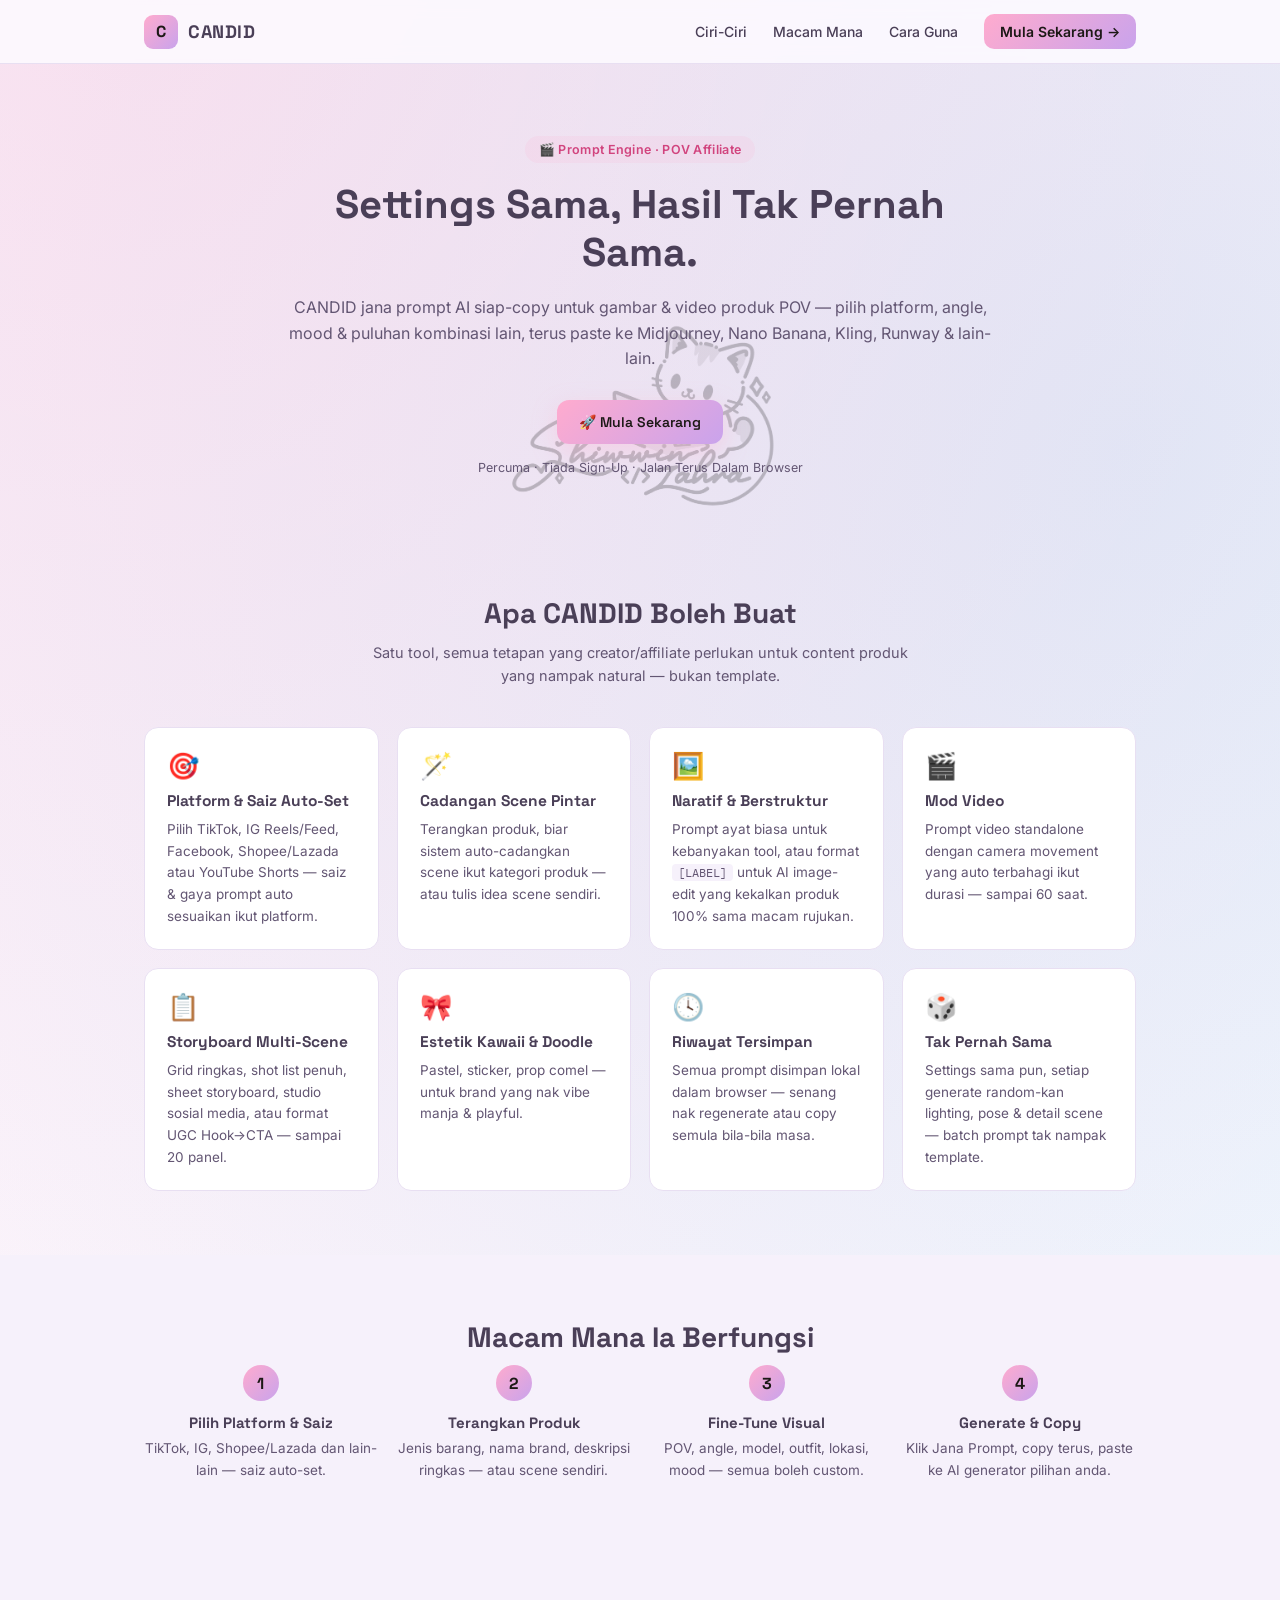
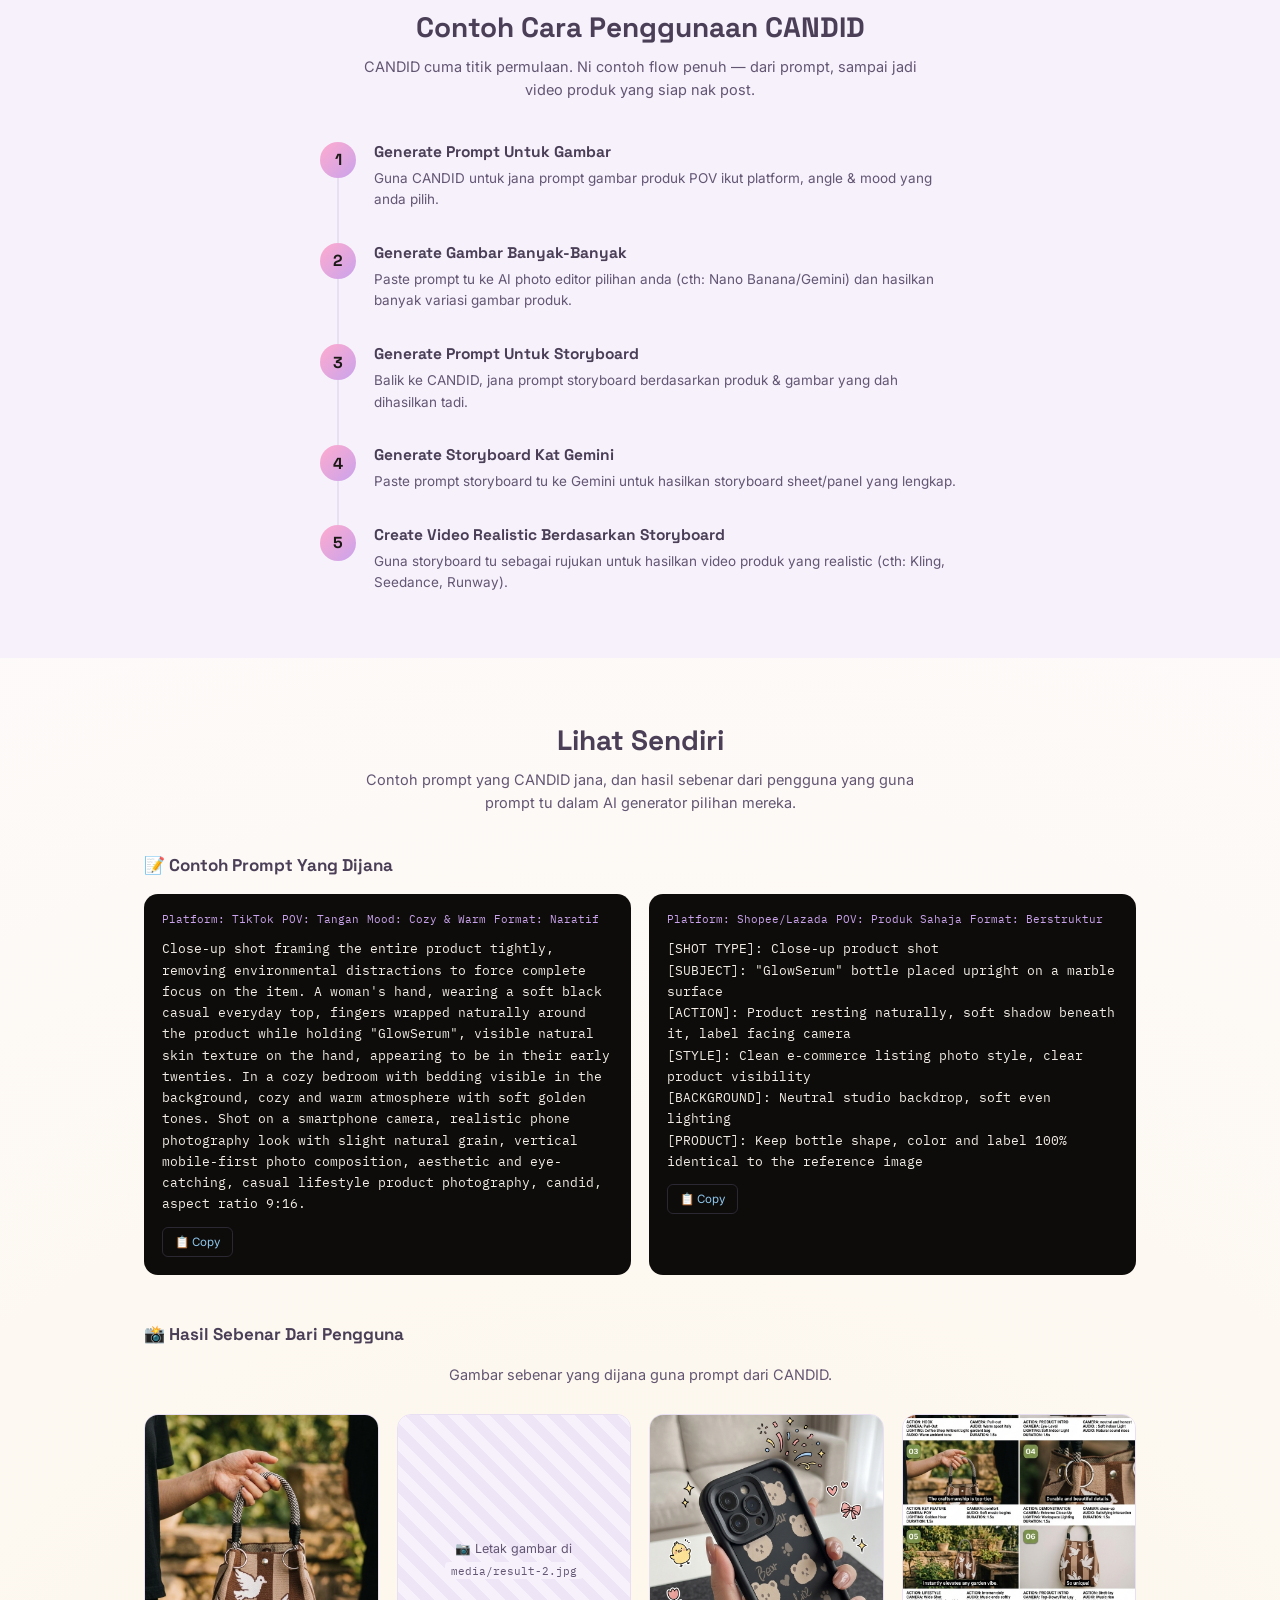
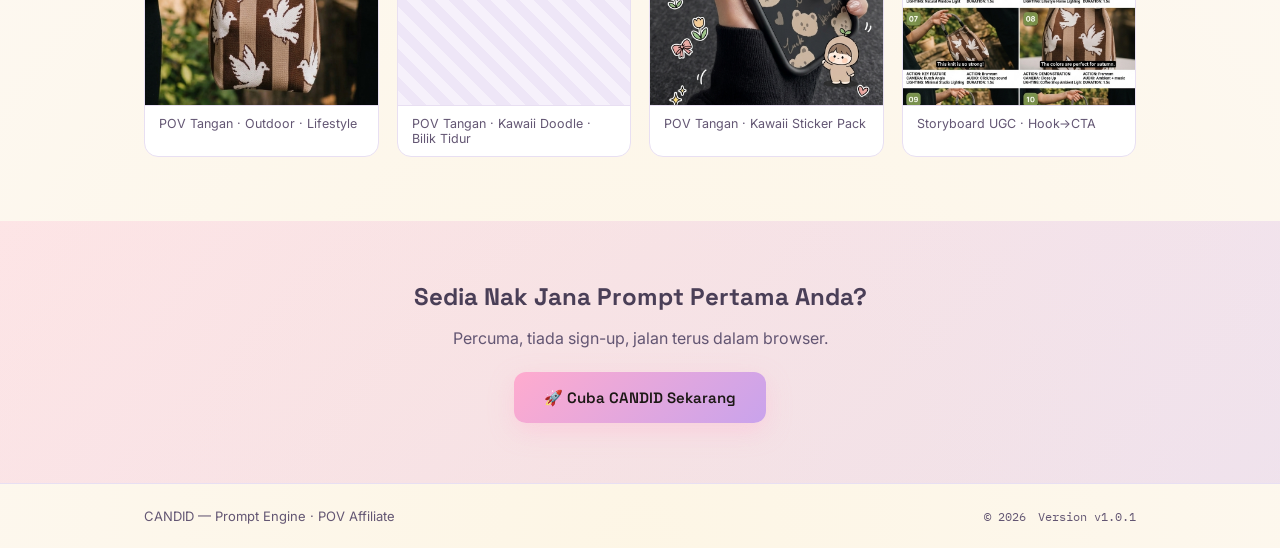
==== index.html @ abad8bef "Fix candid logic" ====
<!doctype html>
<html lang="ms">
  <head>
    <meta charset="UTF-8" />
    <meta name="viewport" content="width=device-width, initial-scale=1.0" />
    <title>CANDID — Prompt Engine untuk Gambar & Video Produk POV</title>
    <meta
      name="description"
      content="CANDID jana prompt AI siap-copy untuk gambar & video produk POV — pilih platform, angle, mood & puluhan kombinasi lain, terus paste ke Midjourney, Nano Banana, Kling, Runway & lain-lain."
    />
    <link rel="stylesheet" href="css/landing.css" />
  </head>
  <body>
    <img
      class="watermark"
      src="watermark/watermark-Black.png"
      alt=""
      aria-hidden="true"
    />
    <header class="nav">
      <div class="nav-inner">
        <a href="#top" class="nav-brand">
          <span class="nav-logo">C</span>
          <span class="nav-brand-text">CANDID</span>
        </a>

        <input type="checkbox" id="navToggle" class="nav-toggle-input" />
        <label for="navToggle" class="nav-toggle" aria-label="Buka menu">☰</label>

        <nav class="nav-links">
          <a href="#features">Ciri-Ciri</a>
          <a href="#how-it-works">Macam Mana</a>
          <a href="#usage-flow">Cara Guna</a>
          <a href="candid-prompt-studio.html" class="nav-cta">Mula Sekarang →</a>
        </nav>
      </div>
    </header>

    <main id="top">
      <!-- HERO -->
      <section class="hero">
        <div class="hero-inner">
          <span class="eyebrow">🎬 Prompt Engine · POV Affiliate</span>
          <h1>Settings Sama, Hasil Tak Pernah Sama.</h1>
          <p class="hero-sub">
            CANDID jana prompt AI siap-copy untuk gambar &amp; video produk POV —
            pilih platform, angle, mood &amp; puluhan kombinasi lain, terus paste
            ke Midjourney, Nano Banana, Kling, Runway &amp; lain-lain.
          </p>
          <div class="hero-actions">
            <a href="candid-prompt-studio.html" class="btn btn-primary"
              >🚀 Mula Sekarang</a
            >
          </div>
          <div class="hero-note">
            Percuma · Tiada Sign-Up · Jalan Terus Dalam Browser
          </div>
        </div>
      </section>

      <!-- FEATURES -->
      <section class="section" id="features">
        <div class="section-inner">
          <h2>Apa CANDID Boleh Buat</h2>
          <p class="section-sub">
            Satu tool, semua tetapan yang creator/affiliate perlukan untuk
            content produk yang nampak natural — bukan template.
          </p>

          <div class="feature-grid">
            <div class="feature-card">
              <div class="feature-icon">🎯</div>
              <h3>Platform &amp; Saiz Auto-Set</h3>
              <p>
                Pilih TikTok, IG Reels/Feed, Facebook, Shopee/Lazada atau
                YouTube Shorts — saiz &amp; gaya prompt auto sesuaikan ikut
                platform.
              </p>
            </div>
            <div class="feature-card">
              <div class="feature-icon">🪄</div>
              <h3>Cadangan Scene Pintar</h3>
              <p>
                Terangkan produk, biar sistem auto-cadangkan scene ikut
                kategori produk — atau tulis idea scene sendiri.
              </p>
            </div>
            <div class="feature-card">
              <div class="feature-icon">🖼️</div>
              <h3>Naratif &amp; Berstruktur</h3>
              <p>
                Prompt ayat biasa untuk kebanyakan tool, atau format
                <code>[LABEL]</code> untuk AI image-edit yang kekalkan produk
                100% sama macam rujukan.
              </p>
            </div>
            <div class="feature-card">
              <div class="feature-icon">🎬</div>
              <h3>Mod Video</h3>
              <p>
                Prompt video standalone dengan camera movement yang auto
                terbahagi ikut durasi — sampai 60 saat.
              </p>
            </div>
            <div class="feature-card">
              <div class="feature-icon">📋</div>
              <h3>Storyboard Multi-Scene</h3>
              <p>
                Grid ringkas, shot list penuh, sheet storyboard, studio
                sosial media, atau format UGC Hook→CTA — sampai 20 panel.
              </p>
            </div>
            <div class="feature-card">
              <div class="feature-icon">🎀</div>
              <h3>Estetik Kawaii &amp; Doodle</h3>
              <p>
                Pastel, sticker, prop comel — untuk brand yang nak vibe
                manja &amp; playful.
              </p>
            </div>
            <div class="feature-card">
              <div class="feature-icon">🕓</div>
              <h3>Riwayat Tersimpan</h3>
              <p>
                Semua prompt disimpan lokal dalam browser — senang nak
                regenerate atau copy semula bila-bila masa.
              </p>
            </div>
            <div class="feature-card">
              <div class="feature-icon">🎲</div>
              <h3>Tak Pernah Sama</h3>
              <p>
                Settings sama pun, setiap generate random-kan lighting, pose
                &amp; detail scene — batch prompt tak nampak template.
              </p>
            </div>
          </div>
        </div>
      </section>

      <!-- HOW IT WORKS -->
      <section class="section section-alt" id="how-it-works">
        <div class="section-inner">
          <h2>Macam Mana Ia Berfungsi</h2>
          <div class="steps">
            <div class="step">
              <div class="step-num">1</div>
              <h3>Pilih Platform &amp; Saiz</h3>
              <p>TikTok, IG, Shopee/Lazada dan lain-lain — saiz auto-set.</p>
            </div>
            <div class="step">
              <div class="step-num">2</div>
              <h3>Terangkan Produk</h3>
              <p>Jenis barang, nama brand, deskripsi ringkas — atau scene sendiri.</p>
            </div>
            <div class="step">
              <div class="step-num">3</div>
              <h3>Fine-Tune Visual</h3>
              <p>POV, angle, model, outfit, lokasi, mood — semua boleh custom.</p>
            </div>
            <div class="step">
              <div class="step-num">4</div>
              <h3>Generate &amp; Copy</h3>
              <p>Klik Jana Prompt, copy terus, paste ke AI generator pilihan anda.</p>
            </div>
          </div>
        </div>
      </section>

      <!-- USAGE FLOW -->
      <section class="section section-alt" id="usage-flow">
        <div class="section-inner">
          <h2>Contoh Cara Penggunaan CANDID</h2>
          <p class="section-sub">
            CANDID cuma titik permulaan. Ni contoh flow penuh — dari prompt,
            sampai jadi video produk yang siap nak post.
          </p>

          <ol class="flow-list">
            <li class="flow-item">
              <span class="flow-num">1</span>
              <div class="flow-body">
                <h3>Generate Prompt Untuk Gambar</h3>
                <p>
                  Guna CANDID untuk jana prompt gambar produk POV ikut
                  platform, angle &amp; mood yang anda pilih.
                </p>
              </div>
            </li>
            <li class="flow-item">
              <span class="flow-num">2</span>
              <div class="flow-body">
                <h3>Generate Gambar Banyak-Banyak</h3>
                <p>
                  Paste prompt tu ke AI photo editor pilihan anda (cth: Nano
                  Banana/Gemini) dan hasilkan banyak variasi gambar produk.
                </p>
              </div>
            </li>
            <li class="flow-item">
              <span class="flow-num">3</span>
              <div class="flow-body">
                <h3>Generate Prompt Untuk Storyboard</h3>
                <p>
                  Balik ke CANDID, jana prompt storyboard berdasarkan produk
                  &amp; gambar yang dah dihasilkan tadi.
                </p>
              </div>
            </li>
            <li class="flow-item">
              <span class="flow-num">4</span>
              <div class="flow-body">
                <h3>Generate Storyboard Kat Gemini</h3>
                <p>
                  Paste prompt storyboard tu ke Gemini untuk hasilkan
                  storyboard sheet/panel yang lengkap.
                </p>
              </div>
            </li>
            <li class="flow-item">
              <span class="flow-num">5</span>
              <div class="flow-body">
                <h3>Create Video Realistic Berdasarkan Storyboard</h3>
                <p>
                  Guna storyboard tu sebagai rujukan untuk hasilkan video
                  produk yang realistic (cth: Kling, Seedance, Runway).
                </p>
              </div>
            </li>
          </ol>
        </div>
      </section>

      <!-- DEMO -->
      <section class="section" id="demo">
        <div class="section-inner">
          <h2>Lihat Sendiri</h2>
          <p class="section-sub">
            Contoh prompt yang CANDID jana, dan hasil sebenar dari pengguna
            yang guna prompt tu dalam AI generator pilihan mereka.
          </p>

          <h3 class="demo-subhead">📝 Contoh Prompt Yang Dijana</h3>
          <div class="prompt-examples">
            <article class="prompt-card">
              <div class="prompt-card-meta">
                <span>Platform: TikTok</span>
                <span>POV: Tangan</span>
                <span>Mood: Cozy &amp; Warm</span>
                <span>Format: Naratif</span>
              </div>
              <p class="prompt-card-body">
                Close-up shot framing the entire product tightly, removing
                environmental distractions to force complete focus on the
                item. A woman's hand, wearing a soft black casual everyday
                top, fingers wrapped naturally around the product while
                holding "GlowSerum", visible natural skin texture on the
                hand, appearing to be in their early twenties. In a cozy
                bedroom with bedding visible in the background, cozy and
                warm atmosphere with soft golden tones. Shot on a smartphone
                camera, realistic phone photography look with slight
                natural grain, vertical mobile-first photo composition,
                aesthetic and eye-catching, casual lifestyle product
                photography, candid, aspect ratio 9:16.
              </p>
              <button class="mini-copy-btn" type="button" data-copy-target="prompt-1">
                📋 Copy
              </button>
            </article>

            <article class="prompt-card">
              <div class="prompt-card-meta">
                <span>Platform: Shopee/Lazada</span>
                <span>POV: Produk Sahaja</span>
                <span>Format: Berstruktur</span>
              </div>
              <p class="prompt-card-body">
                [SHOT TYPE]: Close-up product shot<br />
                [SUBJECT]: "GlowSerum" bottle placed upright on a marble
                surface<br />
                [ACTION]: Product resting naturally, soft shadow beneath
                it, label facing camera<br />
                [STYLE]: Clean e-commerce listing photo style, clear
                product visibility<br />
                [BACKGROUND]: Neutral studio backdrop, soft even lighting<br />
                [PRODUCT]: Keep bottle shape, color and label 100%
                identical to the reference image
              </p>
              <button class="mini-copy-btn" type="button" data-copy-target="prompt-2">
                📋 Copy
              </button>
            </article>
          </div>

          <h3 class="demo-subhead">📸 Hasil Sebenar Dari Pengguna</h3>
          <p class="section-sub small">
            Gambar sebenar yang dijana guna prompt dari CANDID.
          </p>
          <div class="result-gallery">
            <figure class="result-card">
              <img
                src="media/result-1.png"
                alt="Contoh hasil gambar produk 1"
                loading="lazy"
                onerror="this.closest('.result-card').classList.add('is-empty')"
              />
              <div class="result-card-empty-label">
                📷 Letak gambar di<br /><code>media/result-1.png</code>
              </div>
              <figcaption>POV Tangan · Outdoor · Lifestyle</figcaption>
            </figure>
            <figure class="result-card">
              <img
                src="media/result-2.jpg"
                alt="Contoh hasil gambar produk 2"
                loading="lazy"
                onerror="this.closest('.result-card').classList.add('is-empty')"
              />
              <div class="result-card-empty-label">
                📷 Letak gambar di<br /><code>media/result-2.jpg</code>
              </div>
              <figcaption>POV Tangan · Kawaii Doodle · Bilik Tidur</figcaption>
            </figure>
            <figure class="result-card">
              <img
                src="media/result-3.png"
                alt="Contoh hasil gambar produk 3"
                loading="lazy"
                onerror="this.closest('.result-card').classList.add('is-empty')"
              />
              <div class="result-card-empty-label">
                📷 Letak gambar di<br /><code>media/result-3.png</code>
              </div>
              <figcaption>POV Tangan · Kawaii Sticker Pack</figcaption>
            </figure>
            <figure class="result-card">
              <img
                src="media/result-4.png"
                alt="Contoh hasil gambar produk 4"
                loading="lazy"
                onerror="this.closest('.result-card').classList.add('is-empty')"
              />
              <div class="result-card-empty-label">
                📷 Letak gambar di<br /><code>media/result-4.png</code>
              </div>
              <figcaption>Storyboard UGC · Hook→CTA</figcaption>
            </figure>
          </div>
        </div>
      </section>

      <!-- CTA -->
      <section class="cta-banner">
        <div class="section-inner cta-inner">
          <h2>Sedia Nak Jana Prompt Pertama Anda?</h2>
          <p>Percuma, tiada sign-up, jalan terus dalam browser.</p>
          <a href="candid-prompt-studio.html" class="btn btn-primary btn-lg"
            >🚀 Cuba CANDID Sekarang</a
          >
        </div>
      </section>
    </main>

    <footer class="footer">
      <div class="section-inner footer-inner">
        <span>CANDID — Prompt Engine · POV Affiliate</span>
        <span class="version-tag">© 2026&emsp;Version v1.0.1</span>
      </div>
    </footer>

    <script>
      document.querySelectorAll(".mini-copy-btn").forEach((btn) => {
        btn.addEventListener("click", () => {
          const text = btn.previousElementSibling.innerText;
          navigator.clipboard.writeText(text).then(() => {
            const original = btn.textContent;
            btn.textContent = "✅ Disalin!";
            setTimeout(() => (btn.textContent = original), 1500);
          });
        });
      });

      document.querySelectorAll('.nav-links a[href^="#"]').forEach((a) => {
        a.addEventListener("click", () => {
          document.getElementById("navToggle").checked = false;
        });
      });
    </script>
  </body>
</html>
---- css/landing.css ----
@import url("https://fonts.googleapis.com/css2?family=Space+Grotesk:wght@500;600;700&family=Inter:wght@400;500;600&family=IBM+Plex+Mono:wght@400;500&display=swap");

:root {
  --bg: #fdfbff;
  --panel: #ffffff;
  --panel-2: #f6f1fb;
  --border: #e8dff2;
  --amber: #ffabce;
  --amber-dim: #c9a3ec;
  --teal: #8ec6ec;
  --yellow: #ffe38a;
  --text: #4a3f57;
  --muted: #635673;
  --danger: #ff8f8f;
  --amber-text: #d1447e;
  --purple-text: #7a52b8;
  --teal-text: #2f7ab0;
  --border-dark: #2b2733;
}

* {
  box-sizing: border-box;
}

html {
  scroll-behavior: smooth;
}

body {
  margin: 0;
  background:
    radial-gradient(circle at 12% 0%, rgba(255, 171, 206, 0.3), transparent 45%),
    radial-gradient(circle at 88% 12%, rgba(142, 198, 236, 0.28), transparent 45%),
    radial-gradient(circle at 50% 100%, rgba(255, 227, 138, 0.22), transparent 55%),
    var(--bg);
  color: var(--text);
  font-family: "Inter", sans-serif;
}

h1,
h2,
h3 {
  font-family: "Space Grotesk", sans-serif;
  margin: 0;
}

.watermark {
  position: fixed;
  top: 50%;
  left: 50%;
  transform: translate(-50%, -50%);
  width: 360px;
  max-width: 55vw;
  opacity: 0.22;
  z-index: 0;
  pointer-events: none;
  user-select: none;
}

main,
.footer {
  position: relative;
  z-index: 1;
}

.section-inner {
  max-width: 1040px;
  margin: 0 auto;
  padding: 0 24px;
}

code {
  font-family: "IBM Plex Mono", monospace;
  background: var(--panel-2);
  padding: 1px 6px;
  border-radius: 4px;
  font-size: 0.9em;
}

/* ---------- BUTTONS ---------- */
.btn {
  display: inline-flex;
  align-items: center;
  gap: 6px;
  font-family: "Space Grotesk", sans-serif;
  font-weight: 600;
  font-size: 14px;
  padding: 13px 22px;
  border-radius: 12px;
  text-decoration: none;
  cursor: pointer;
  border: none;
  transition: transform 0.15s ease;
}
.btn:active {
  transform: scale(0.97);
}
.btn-primary {
  background: linear-gradient(135deg, var(--amber), var(--amber-dim));
  color: #1c1815;
  box-shadow: 0 8px 24px rgba(255, 171, 206, 0.35);
}
.btn-ghost {
  background: var(--panel);
  color: var(--text);
  border: 1px solid var(--border);
}
.btn-lg {
  padding: 16px 30px;
  font-size: 15px;
}

/* ---------- NAV ---------- */
.nav {
  position: sticky;
  top: 0;
  z-index: 50;
  background: rgba(253, 251, 255, 0.85);
  backdrop-filter: blur(8px);
  border-bottom: 1px solid var(--border);
}
.nav-inner {
  max-width: 1040px;
  margin: 0 auto;
  padding: 14px 24px;
  display: flex;
  align-items: center;
  justify-content: space-between;
  position: relative;
}
.nav-brand {
  display: flex;
  align-items: center;
  gap: 10px;
  text-decoration: none;
  color: var(--text);
}
.nav-logo {
  width: 34px;
  height: 34px;
  border-radius: 9px;
  background: linear-gradient(135deg, var(--amber), var(--amber-dim));
  display: flex;
  align-items: center;
  justify-content: center;
  font-family: "Space Grotesk", sans-serif;
  font-weight: 700;
  color: #1c1815;
  flex-shrink: 0;
}
.nav-brand-text {
  font-family: "Space Grotesk", sans-serif;
  font-weight: 700;
  font-size: 18px;
  letter-spacing: 0.5px;
}
.nav-links {
  display: flex;
  align-items: center;
  gap: 26px;
  font-size: 14px;
  font-weight: 500;
}
.nav-links a {
  color: var(--text);
  text-decoration: none;
}
.nav-links a:hover {
  color: var(--amber-text);
}
.nav-cta {
  background: linear-gradient(135deg, var(--amber), var(--amber-dim));
  color: #1c1815 !important;
  padding: 9px 16px;
  border-radius: 10px;
  font-weight: 600;
}
.nav-toggle,
.nav-toggle-input {
  display: none;
}

/* ---------- HERO ---------- */
.hero {
  padding: 72px 24px 56px;
  text-align: center;
}
.hero-inner {
  max-width: 720px;
  margin: 0 auto;
}
.eyebrow {
  display: inline-block;
  font-size: 12.5px;
  font-weight: 600;
  color: var(--amber-text);
  background: rgba(255, 171, 206, 0.15);
  padding: 6px 14px;
  border-radius: 999px;
  margin-bottom: 18px;
  letter-spacing: 0.3px;
}
.hero h1 {
  font-size: 40px;
  line-height: 1.2;
  margin-bottom: 18px;
}
.hero-sub {
  font-size: 16px;
  color: var(--muted);
  line-height: 1.6;
  margin-bottom: 28px;
}
.hero-actions {
  display: flex;
  justify-content: center;
  gap: 14px;
  flex-wrap: wrap;
  margin-bottom: 16px;
}
.hero-note {
  font-size: 12.5px;
  color: var(--muted);
}

/* ---------- SECTIONS ---------- */
.section {
  padding: 64px 0;
}
.section-alt {
  background: var(--panel-2);
}
.section h2 {
  font-size: 28px;
  text-align: center;
  margin-bottom: 10px;
}
.section-sub {
  text-align: center;
  color: var(--muted);
  font-size: 14.5px;
  max-width: 560px;
  margin: 0 auto 40px;
  line-height: 1.6;
}
.section-sub.small {
  margin-bottom: 28px;
}

/* ---------- FEATURES ---------- */
.feature-grid {
  display: grid;
  grid-template-columns: repeat(auto-fit, minmax(230px, 1fr));
  gap: 18px;
}
.feature-card {
  background: var(--panel);
  border: 1px solid var(--border);
  border-radius: 14px;
  padding: 22px;
}
.feature-icon {
  font-size: 26px;
  margin-bottom: 10px;
}
.feature-card h3 {
  font-size: 15.5px;
  margin-bottom: 8px;
}
.feature-card p {
  font-size: 13.5px;
  color: var(--muted);
  line-height: 1.6;
  margin: 0;
}

/* ---------- STEPS ---------- */
.steps {
  display: grid;
  grid-template-columns: repeat(auto-fit, minmax(200px, 1fr));
  gap: 20px;
}
.step {
  text-align: center;
}
.step-num {
  width: 36px;
  height: 36px;
  margin: 0 auto 12px;
  border-radius: 50%;
  background: linear-gradient(135deg, var(--amber), var(--amber-dim));
  color: #1c1815;
  display: flex;
  align-items: center;
  justify-content: center;
  font-family: "Space Grotesk", sans-serif;
  font-weight: 700;
}
.step h3 {
  font-size: 15px;
  margin-bottom: 6px;
}
.step p {
  font-size: 13.5px;
  color: var(--muted);
  line-height: 1.6;
  margin: 0;
}

/* ---------- USAGE FLOW ---------- */
.flow-list {
  list-style: none;
  margin: 0 auto;
  padding: 0;
  max-width: 640px;
}
.flow-item {
  display: flex;
  gap: 18px;
  position: relative;
  padding-bottom: 32px;
}
.flow-item:last-child {
  padding-bottom: 0;
}
.flow-item:not(:last-child)::before {
  content: "";
  position: absolute;
  left: 17px;
  top: 36px;
  bottom: 0;
  width: 2px;
  background: var(--border);
}
.flow-num {
  flex-shrink: 0;
  width: 36px;
  height: 36px;
  border-radius: 50%;
  background: linear-gradient(135deg, var(--amber), var(--amber-dim));
  color: #1c1815;
  display: flex;
  align-items: center;
  justify-content: center;
  font-family: "Space Grotesk", sans-serif;
  font-weight: 700;
  z-index: 1;
}
.flow-body h3 {
  font-size: 15.5px;
  margin-bottom: 6px;
}
.flow-body p {
  font-size: 13.5px;
  color: var(--muted);
  line-height: 1.6;
  margin: 0;
}

/* ---------- DEMO: PROMPT EXAMPLES ---------- */
.demo-subhead {
  font-size: 17px;
  margin: 8px 0 18px;
}
.prompt-examples {
  display: grid;
  grid-template-columns: repeat(auto-fit, minmax(280px, 1fr));
  gap: 18px;
  margin-bottom: 48px;
}
.prompt-card {
  background: #0e0c0a;
  border-radius: 14px;
  padding: 18px;
  color: #f2ede6;
}
.prompt-card-meta {
  display: flex;
  flex-wrap: wrap;
  gap: 8px;
  font-family: "IBM Plex Mono", monospace;
  font-size: 11px;
  color: var(--amber-dim);
  margin-bottom: 12px;
}
.prompt-card-body {
  font-family: "IBM Plex Mono", monospace;
  font-size: 12.5px;
  line-height: 1.7;
  margin: 0 0 12px;
}
.mini-copy-btn {
  background: none;
  border: 1px solid var(--border-dark);
  color: var(--teal);
  font-size: 11.5px;
  padding: 7px 12px;
  border-radius: 6px;
  cursor: pointer;
  font-family: "Inter", sans-serif;
}
.mini-copy-btn:hover {
  border-color: var(--teal);
}

/* ---------- DEMO: RESULT GALLERY ---------- */
.result-gallery {
  display: grid;
  grid-template-columns: repeat(auto-fit, minmax(200px, 1fr));
  gap: 18px;
  margin: 0;
}
.result-card {
  margin: 0;
  background: var(--panel);
  border: 1px solid var(--border);
  border-radius: 14px;
  overflow: hidden;
}
.result-card img {
  width: 100%;
  aspect-ratio: 4 / 5;
  object-fit: cover;
  display: block;
  background: var(--panel-2);
}
.result-card-empty-label {
  display: none;
}
.result-card.is-empty img {
  display: none;
}
.result-card.is-empty .result-card-empty-label {
  display: flex;
  aspect-ratio: 4 / 5;
  align-items: center;
  justify-content: center;
  flex-direction: column;
  gap: 6px;
  text-align: center;
  font-size: 12.5px;
  color: var(--muted);
  background: repeating-linear-gradient(
    45deg,
    var(--panel-2),
    var(--panel-2) 10px,
    #eee6f7 10px,
    #eee6f7 20px
  );
  padding: 12px;
}
.result-card figcaption {
  padding: 10px 14px;
  font-size: 12.5px;
  color: var(--muted);
  border-top: 1px solid var(--border);
}

/* ---------- CTA BANNER ---------- */
.cta-banner {
  padding: 60px 24px;
  text-align: center;
  background: linear-gradient(135deg, rgba(255, 171, 206, 0.25), rgba(201, 163, 236, 0.25));
}
.cta-inner h2 {
  margin-bottom: 10px;
}
.cta-inner p {
  color: var(--muted);
  margin-bottom: 24px;
}

/* ---------- FOOTER ---------- */
.footer {
  padding: 24px;
  border-top: 1px solid var(--border);
}
.footer-inner {
  display: flex;
  align-items: center;
  justify-content: space-between;
  font-size: 13px;
  color: var(--muted);
}
.footer-inner a {
  color: var(--teal-text);
  text-decoration: none;
}
.version-tag {
  font-family: "IBM Plex Mono", monospace;
  font-size: 12px;
  color: var(--muted);
}

/* ---------- RESPONSIVE ---------- */
@media (max-width: 720px) {
  .nav-toggle {
    display: block;
    cursor: pointer;
    font-size: 20px;
    line-height: 1;
  }
  .nav-links {
    position: absolute;
    top: 100%;
    left: 0;
    right: 0;
    background: var(--panel);
    border-bottom: 1px solid var(--border);
    flex-direction: column;
    align-items: flex-start;
    gap: 0;
    padding: 8px 24px 16px;
    display: none;
  }
  .nav-links a {
    width: 100%;
    padding: 10px 0;
  }
  .nav-toggle-input:checked ~ .nav-links {
    display: flex;
  }
  .hero h1 {
    font-size: 30px;
  }
}
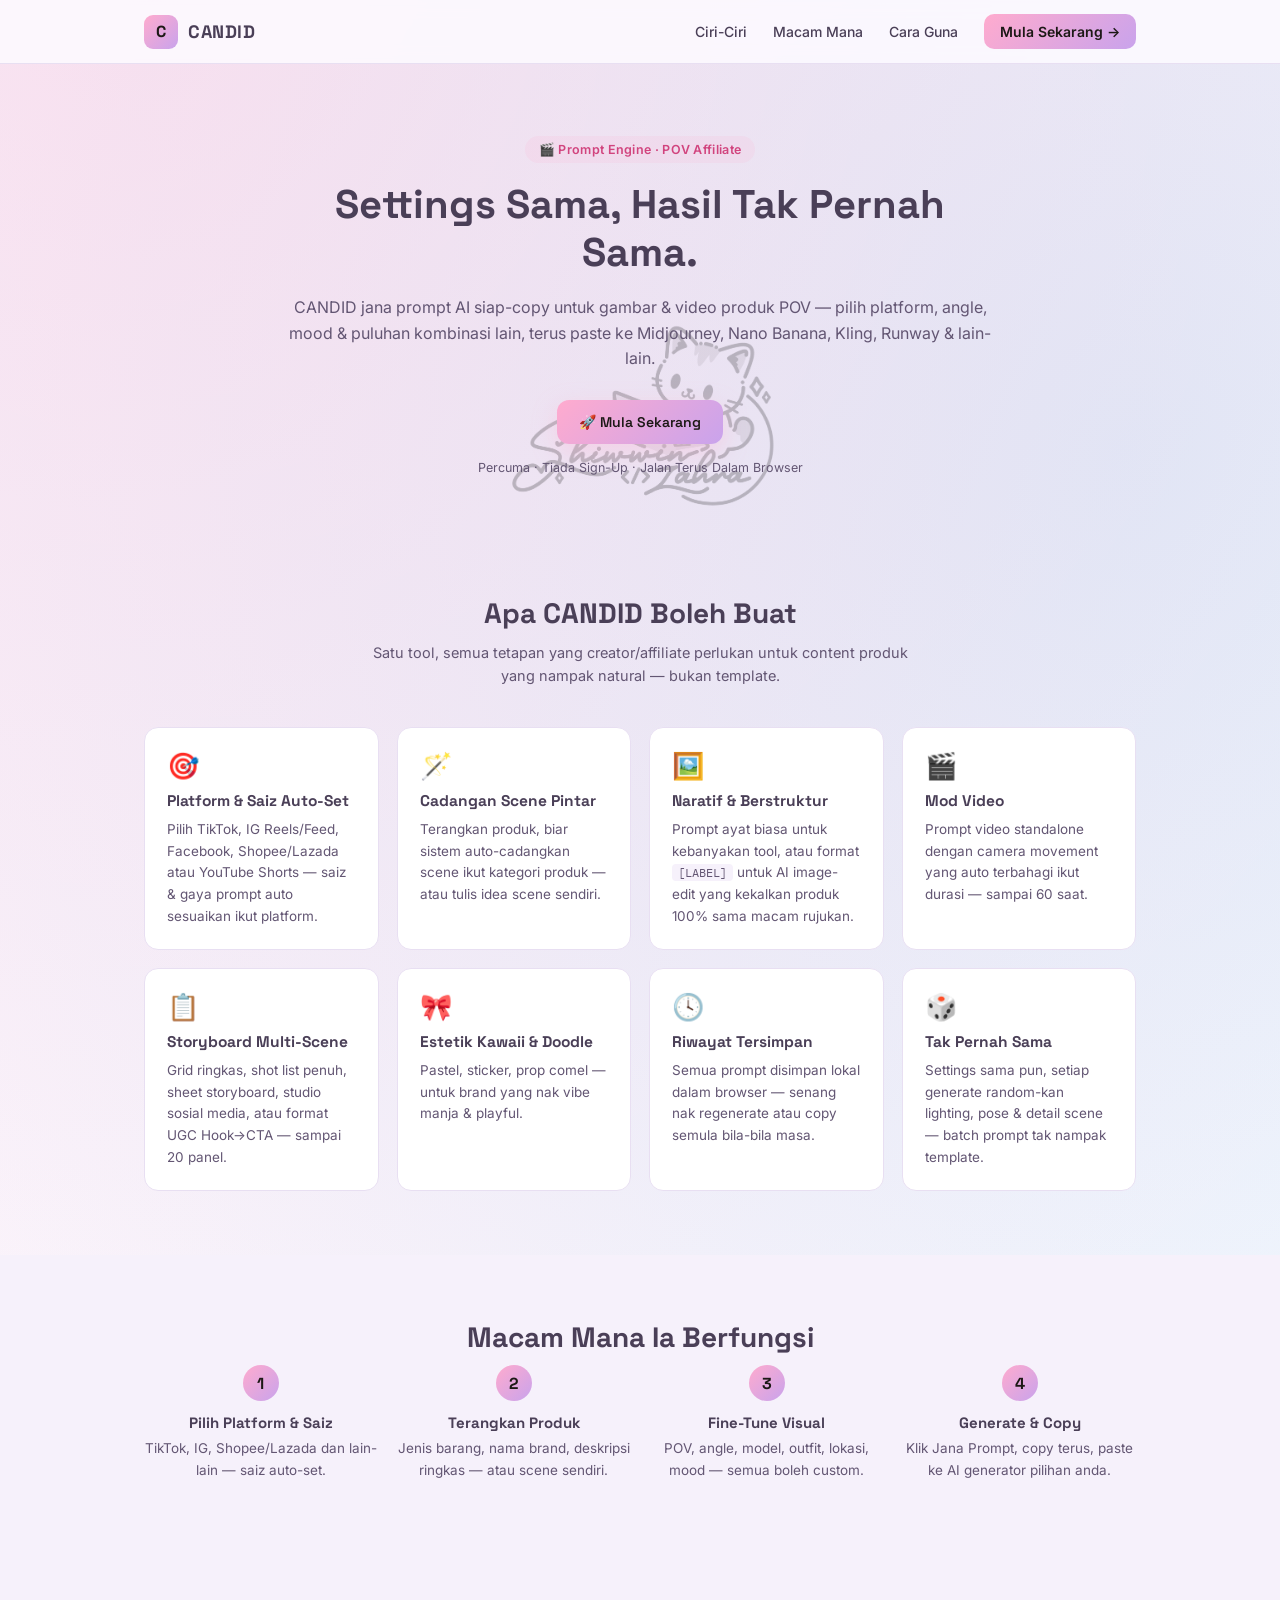
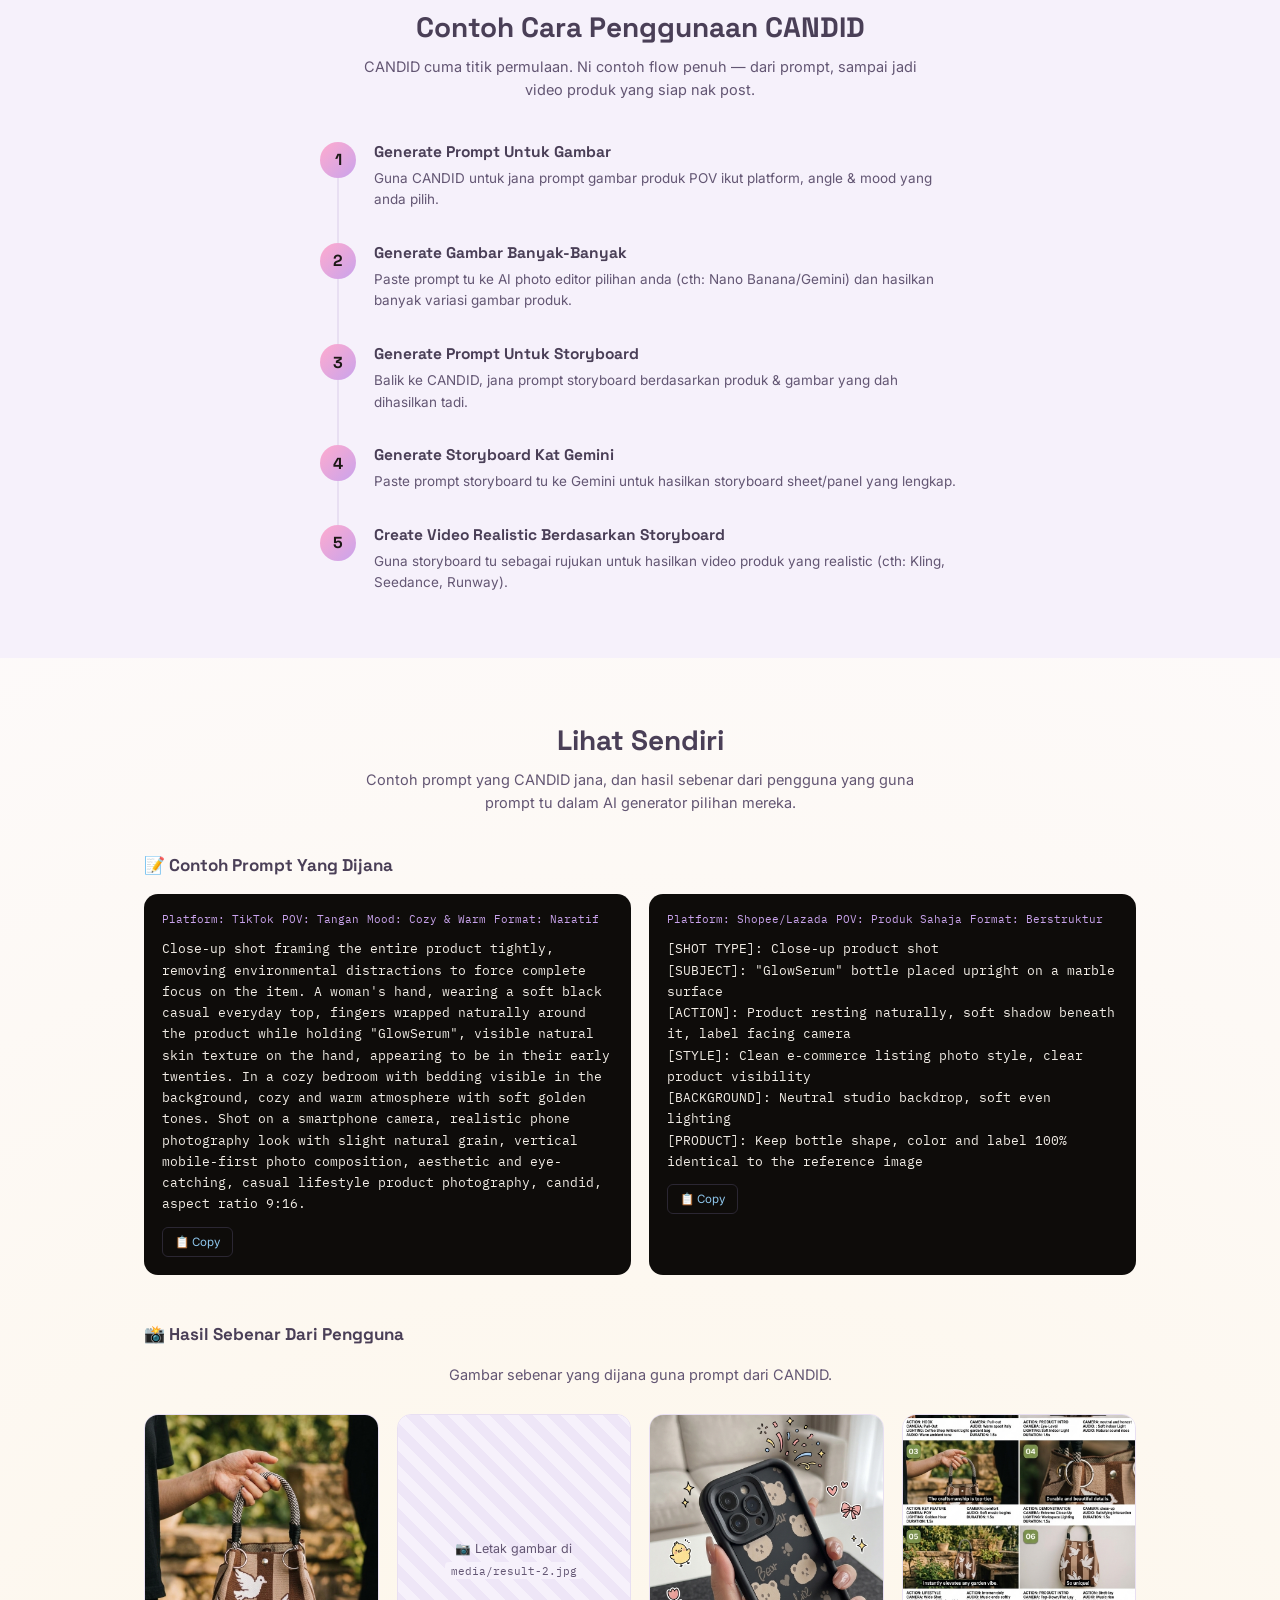
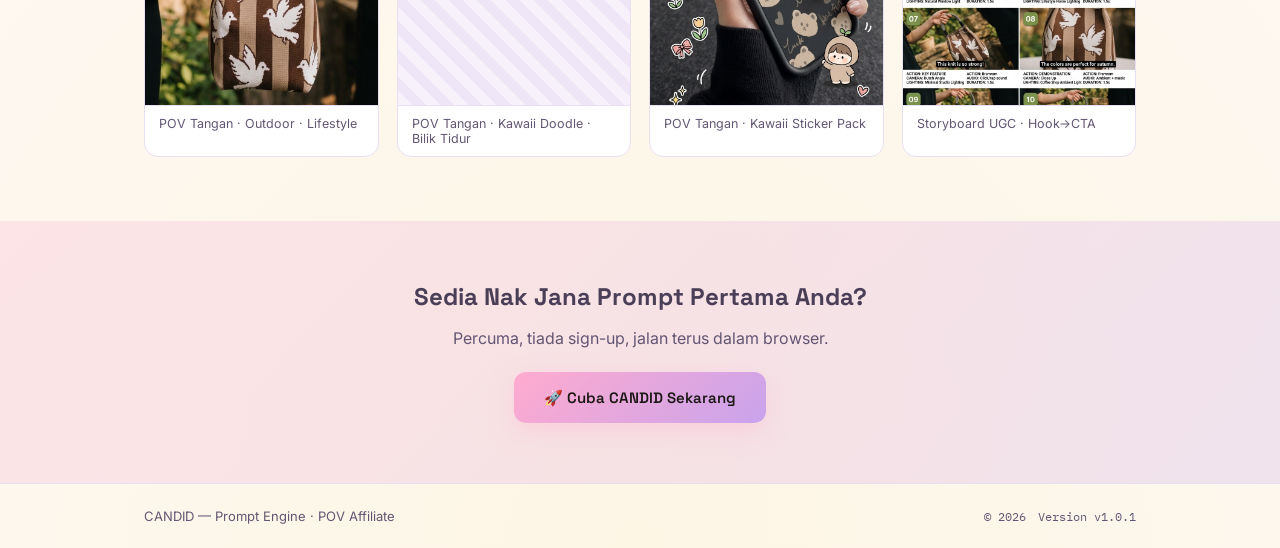
==== commit 71436c26: "Add favicon to landing page Co-Authored-By: Claude Opus 5.5 <noreply@anthropic.com>" ====
--- a/index.html
+++ b/index.html
@@ -1,4 +1,5 @@
 <!doctype html>
+<!-- Deployed by SFWORKS Auto-Sync v2.1 -->
 <html lang="ms">
   <head>
     <meta charset="UTF-8" />
@@ -9,6 +10,8 @@
       content="CANDID jana prompt AI siap-copy untuk gambar & video produk POV — pilih platform, angle, mood & puluhan kombinasi lain, terus paste ke Midjourney, Nano Banana, Kling, Runway & lain-lain."
     />
     <link rel="stylesheet" href="css/landing.css" />
+    <link rel="icon" href="media/icons/icon.svg" type="image/svg+xml" />
+    <link rel="apple-touch-icon" href="media/icons/icon.svg" />
   </head>
   <body>
     <img
@@ -31,7 +34,7 @@
           <a href="#features">Ciri-Ciri</a>
           <a href="#how-it-works">Macam Mana</a>
           <a href="#usage-flow">Cara Guna</a>
-          <a href="candid-prompt-studio.html" class="nav-cta">Mula Sekarang →</a>
+          <a href="studio/" class="nav-cta">Mula Sekarang →</a>
         </nav>
       </div>
     </header>
@@ -48,7 +51,7 @@
             ke Midjourney, Nano Banana, Kling, Runway &amp; lain-lain.
           </p>
           <div class="hero-actions">
-            <a href="candid-prompt-studio.html" class="btn btn-primary"
+            <a href="studio/" class="btn btn-primary"
               >🚀 Mula Sekarang</a
             >
           </div>
@@ -354,7 +357,7 @@
         <div class="section-inner cta-inner">
           <h2>Sedia Nak Jana Prompt Pertama Anda?</h2>
           <p>Percuma, tiada sign-up, jalan terus dalam browser.</p>
-          <a href="candid-prompt-studio.html" class="btn btn-primary btn-lg"
+          <a href="studio/" class="btn btn-primary btn-lg"
             >🚀 Cuba CANDID Sekarang</a
           >
         </div>
